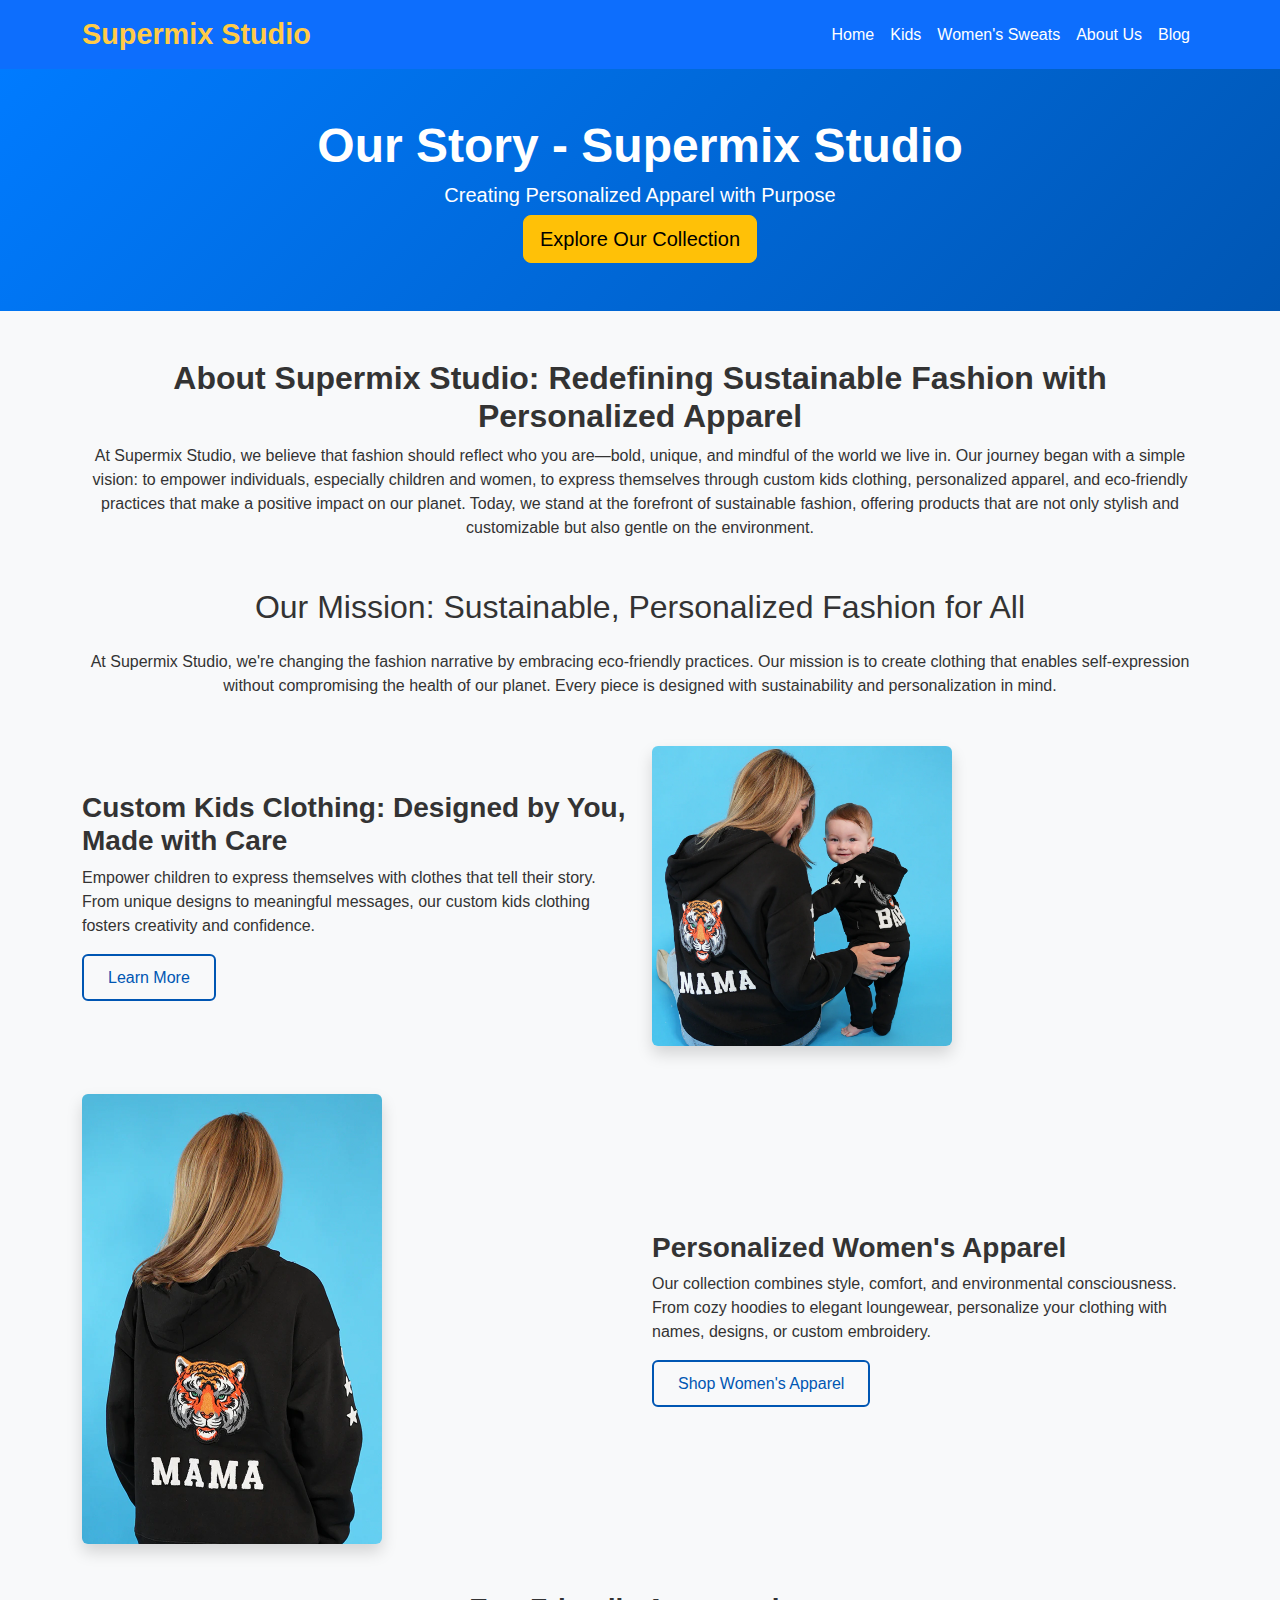
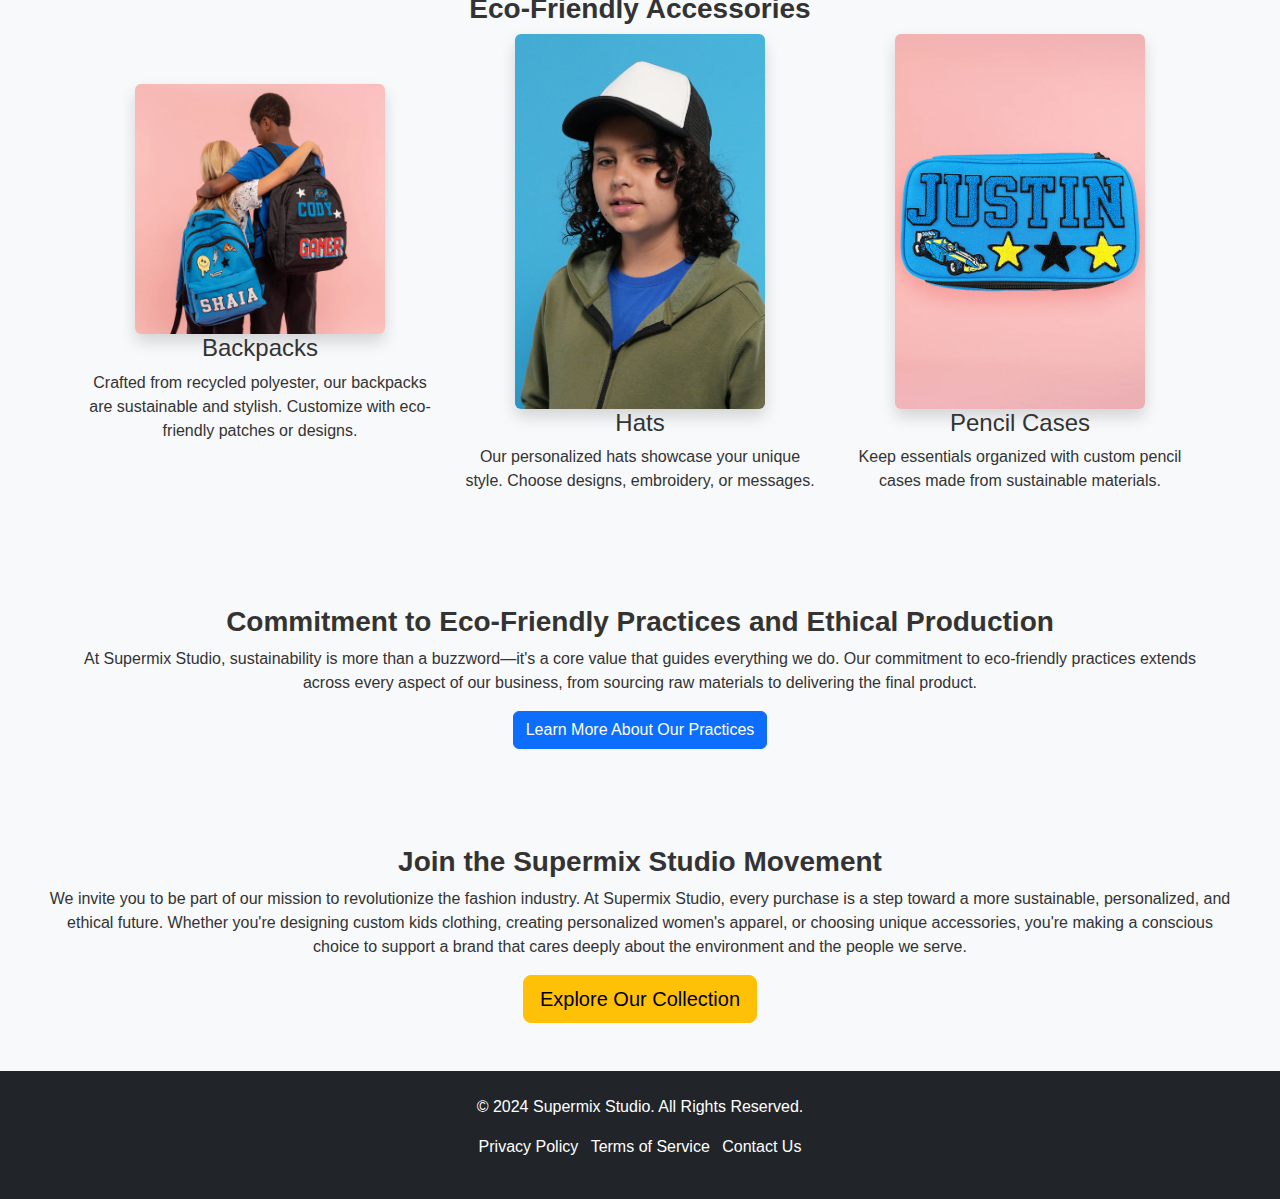
==== about.html @ 8f0916dd "initial commit" ====
<!DOCTYPE html>
<html lang="en">

<head>
    <meta charset="UTF-8" />
    <meta name="viewport" content="width=device-width, initial-scale=1.0" />
    <meta name="description"
        content="Learn about Supermix Studio's journey in creating eco-friendly, personalized clothing. Discover our commitment to sustainability and custom apparel." />
    <meta name="keywords"
        content="custom clothing brand, sustainable children's clothing, Supermix Studio - About Us, ethical children's fashion, sustainable kids fashion brand, personalized eco-friendly clothing brand, eco-conscious custom children's clothing brand, our story: sustainable and personalized children's apparel, Supermix Studio's mission in eco-friendly kids fashion" />
    <meta name="author" content="Yash Pancholi" />
    <title>About Supermix Studio | Sustainable & Custom Clothing</title>
    <link href="https://cdn.jsdelivr.net/npm/bootstrap@5.3.0-alpha3/dist/css/bootstrap.min.css" rel="stylesheet" />
    <link rel="stylesheet" href="css/style.css" />
    <link rel="stylesheet" href="css/about.css" />
</head>

<body>
    <header>
        <nav class="navbar navbar-expand-lg navbar-dark bg-primary">
            <div class="container">
                <a class="navbar-brand" href="#">Supermix Studio</a>
                <button class="navbar-toggler" type="button" data-bs-toggle="collapse" data-bs-target="#navbarNav">
                    <span class="navbar-toggler-icon"></span>
                </button>
                <div class="collapse navbar-collapse" id="navbarNav">
                    <ul class="navbar-nav ms-auto">
                        <li class="nav-item">
                            <a class="nav-link" href="index.html">Home</a>
                        </li>
                        <li class="nav-item">
                            <a class="nav-link" href="kids.html">Kids</a>
                        </li>
                        <li class="nav-item">
                            <a class="nav-link" href="womens-sweats.html">Women&#39;s Sweats</a>
                        </li>
                        <li class="nav-item">
                            <a class="nav-link" href="about.html">About Us</a>
                        </li>
                        <li class="nav-item">
                            <a class="nav-link" href="blog.html">Blog</a>
                        </li>
                    </ul>
                </div>
            </div>
        </nav>
    </header>

    <main>
        <section class="hero bg-primary text-white text-center py-5">
            <div class="container">
                <h1 class="display-4 fw-bold">Our Story - Supermix Studio</h1>
                <h2 class="lead">Creating Personalized Apparel with Purpose</h2>
                <a href="kids.html" class="btn btn-warning btn-lg">Explore Our Collection</a>
            </div>
        </section>

        <section class="container my-5">
            <h2 class="text-center fw-bold">
                About Supermix Studio: Redefining Sustainable Fashion with
                Personalized Apparel
            </h2>
            <p class="text-center">
                At Supermix Studio, we believe that fashion should reflect who you
                are—bold, unique, and mindful of the world we live in. Our journey
                began with a simple vision: to empower individuals, especially
                children and women, to express themselves through custom kids
                clothing, personalized apparel, and eco-friendly practices that make a
                positive impact on our planet. Today, we stand at the forefront of
                sustainable fashion, offering products that are not only stylish and
                customizable but also gentle on the environment.
            </p>
        </section>

        <section class="container my-5">
            <h2 class="text-center mb-4">
                Our Mission: Sustainable, Personalized Fashion for All
            </h2>
            <p class="text-center">
                At Supermix Studio, we're changing the fashion narrative by embracing
                eco-friendly practices. Our mission is to create clothing that enables
                self-expression without compromising the health of our planet. Every
                piece is designed with sustainability and personalization in mind.
            </p>
        </section>

        <section class="container my-5">
            <div class="row align-items-center">
                <div class="col-md-6">
                    <h3 class="fw-bold">
                        Custom Kids Clothing: Designed by You, Made with Care
                    </h3>
                    <p>
                        Empower children to express themselves with clothes that tell
                        their story. From unique designs to meaningful messages, our
                        custom kids clothing fosters creativity and confidence.
                    </p>
                    <a href="kids.html" class="btn btn-outline-primary">Learn More</a>
                </div>
                <div class="col-md-6">
                    <img src="images/custom_baby.webp" alt="Creative Custom Baby Clothing"
                        class="img-fluid rounded shadow" style="max-width: 300px" />
                </div>
            </div>
        </section>

        <section class="container my-5">
            <div class="row align-items-center">
                <div class="col-md-6 order-md-2">
                    <h3 class="fw-bold">Personalized Women's Apparel</h3>
                    <p>
                        Our collection combines style, comfort, and environmental
                        consciousness. From cozy hoodies to elegant loungewear,
                        personalize your clothing with names, designs, or custom
                        embroidery.
                    </p>
                    <a href="womens-sweats.html" class="btn btn-outline-primary">Shop Women's Apparel</a>
                </div>
                <div class="col-md-6 order-md-1">
                    <img src="images/custom_womes_sweats.webp" alt="Stylish Women's Sweatshirts"
                        class="img-fluid rounded shadow" style="max-width: 300px" />
                </div>
            </div>
        </section>

        <section class="container my-5">
            <h3 class="text-center fw-bold">Eco-Friendly Accessories</h3>
            <div class="row text-center">
                <div class="col-md-4">
                    <i class="bi bi-bag fs-1 text-primary"></i>
                    <img src="images/backpack.webp" alt="Eco-Friendly Backpack" class="img-fluid rounded shadow"
                        style="max-width: 250px" />
                    <h4>Backpacks</h4>
                    <p>
                        Crafted from recycled polyester, our backpacks are sustainable and
                        stylish. Customize with eco-friendly patches or designs.
                    </p>
                </div>
                <div class="col-md-4">
                    <i class="bi bi-cap fs-1 text-primary"></i>
                    <img src="images/hats.webp" alt="Customizable Hats" class="img-fluid rounded shadow"
                        style="max-width: 250px" />
                    <h4>Hats</h4>
                    <p>
                        Our personalized hats showcase your unique style. Choose designs,
                        embroidery, or messages.
                    </p>
                </div>
                <div class="col-md-4">
                    <i class="bi bi-pencil fs-1 text-primary"></i>
                    <img src="images/pencilcase.webp" alt="Sustainable Pencil Cases" class="img-fluid rounded shadow"
                        style="max-width: 250px" />
                    <h4>Pencil Cases</h4>
                    <p>
                        Keep essentials organized with custom pencil cases made from
                        sustainable materials.
                    </p>
                </div>
            </div>
        </section>

        <section class="text-center bg-light py-5">
            <div class="container">
                <h3 class="fw-bold">
                    Commitment to Eco-Friendly Practices and Ethical Production
                </h3>
                <p>
                    At Supermix Studio, sustainability is more than a buzzword—it's a
                    core value that guides everything we do. Our commitment to
                    eco-friendly practices extends across every aspect of our business,
                    from sourcing raw materials to delivering the final product.
                </p>
                <a href="about.html" class="btn btn-primary">Learn More About Our Practices</a>
            </div>
        </section>

        <section class="text-center m-5">
            <h3 class="fw-bold">Join the Supermix Studio Movement</h3>
            <p>
                We invite you to be part of our mission to revolutionize the fashion
                industry. At Supermix Studio, every purchase is a step toward a more
                sustainable, personalized, and ethical future. Whether you're
                designing custom kids clothing, creating personalized women's apparel,
                or choosing unique accessories, you're making a conscious choice to
                support a brand that cares deeply about the environment and the people
                we serve.
            </p>
            <a href="kids.html" class="btn btn-warning btn-lg">Explore Our Collection</a>
        </section>
    </main>

    <footer class="bg-dark text-white text-center py-4">
        <div class="container">
            <p>&copy; 2024 Supermix Studio. All Rights Reserved.</p>
            <ul class="list-inline">
                <li class="list-inline-item">
                    <a href="#" class="text-white">Privacy Policy</a>
                </li>
                <li class="list-inline-item">
                    <a href="#" class="text-white">Terms of Service</a>
                </li>
                <li class="list-inline-item">
                    <a href="#" class="text-white">Contact Us</a>
                </li>
            </ul>
        </div>
    </footer>

    <script src="https://cdn.jsdelivr.net/npm/bootstrap@5.3.0-alpha3/dist/js/bootstrap.bundle.min.js"></script>
</body>

</html>
---- css/style.css ----
body {
  font-family: "Poppins", sans-serif;
  background-color: #f8f9fa;
  color: #333;
  margin: 0;
  padding: 0;
}

a {
  text-decoration: none;
  transition: color 0.3s ease;
}

a:hover {
  color: #ff6347;
}

header {
  background-color: #0056b3;
  box-shadow: 0 2px 5px rgba(0, 0, 0, 0.1);
}

.navbar-brand {
  font-weight: bold;
  font-size: 1.8rem;
  color: #ffcb47;
}

.navbar-nav .nav-link {
  color: #fff;
  font-size: 1rem;
  font-weight: 500;
}

.navbar-nav .nav-link:hover {
  color: #ffcb47;
}

.hero {
  background: linear-gradient(135deg, #007bff, #0056b3);
  color: white;
  padding: 5rem 0;
}

.hero h1 {
  font-size: 3rem;
  font-weight: bold;
}

.hero p {
  font-size: 1.2rem;
  margin-bottom: 2rem;
}

.hero .btn-primary {
  font-size: 1.2rem;
  padding: 0.8rem 2rem;
  background: #ffcb47;
  color: #0056b3;
  border: none;
}

.hero .btn-primary:hover {
  background: #ffd365;
  color: #003580;
}

.product-highlights img {
  margin-bottom: 1rem;
  transition: transform 0.3s ease;
}

.product-highlights img:hover {
  transform: scale(1.05);
}

.product-highlights h3 {
  color: #0056b3;
  font-weight: bold;
  margin-top: 1rem;
}

.product-highlights p {
  color: #555;
  font-size: 1rem;
}

.btn-outline-primary {
  color: #0056b3;
  border: 2px solid #0056b3;
  padding: 0.6rem 1.5rem;
  transition: all 0.3s ease;
}

.btn-outline-primary:hover {
  background: #0056b3;
  color: white;
}

footer {
  background: #222;
  color: #fff;
}

footer a {
  color: #ffcb47;
}

footer a:hover {
  color: #ffd365;
}
section.row {
  background-color: #f9f9f9;
  border-radius: 10px;
  padding: 20px;
  box-shadow: 0 4px 10px rgba(0, 0, 0, 0.1);
  margin-bottom: 2rem;
}

section.row img {
  border-radius: 10px;
  height: 80%;
  box-shadow: 0 6px 15px rgba(0, 0, 0, 0.2);
  transition: transform 0.3s ease;
}

section.row img:hover {
  transform: scale(1.05);
}

section.row .content {
  padding-left: 20px;
  color: #333;
}

section.row h3 {
  font-size: 1.8rem;
  color: #0056b3;
  margin-bottom: 1rem;
}

section.row h4 {
  font-size: 1.4rem;
  color: #007bff;
  margin-top: 1rem;
  margin-bottom: 0.5rem;
}

section.row p {
  font-size: 1rem;
  line-height: 1.6;
  margin-bottom: 1rem;
  text-align: justify;
  color: #555;
}

@media (max-width: 768px) {
  .hero h1 {
    font-size: 2rem;
  }

  .hero p {
    font-size: 1rem;
  }

  section.row {
    flex-direction: column;
    text-align: center;
  }

  section.row img {
    margin-bottom: 20px;
  }

  section.row .content {
    padding: 0;
  }
}
---- css/about.css ----
section .row.text-center img {
  width: 100%;
  max-width: 250px;
  height: auto;
  object-fit: cover;
  margin: 0 auto;
}

section .row.text-center div {
  display: flex;
  flex-direction: column;
  align-items: center;
  justify-content: center;
}
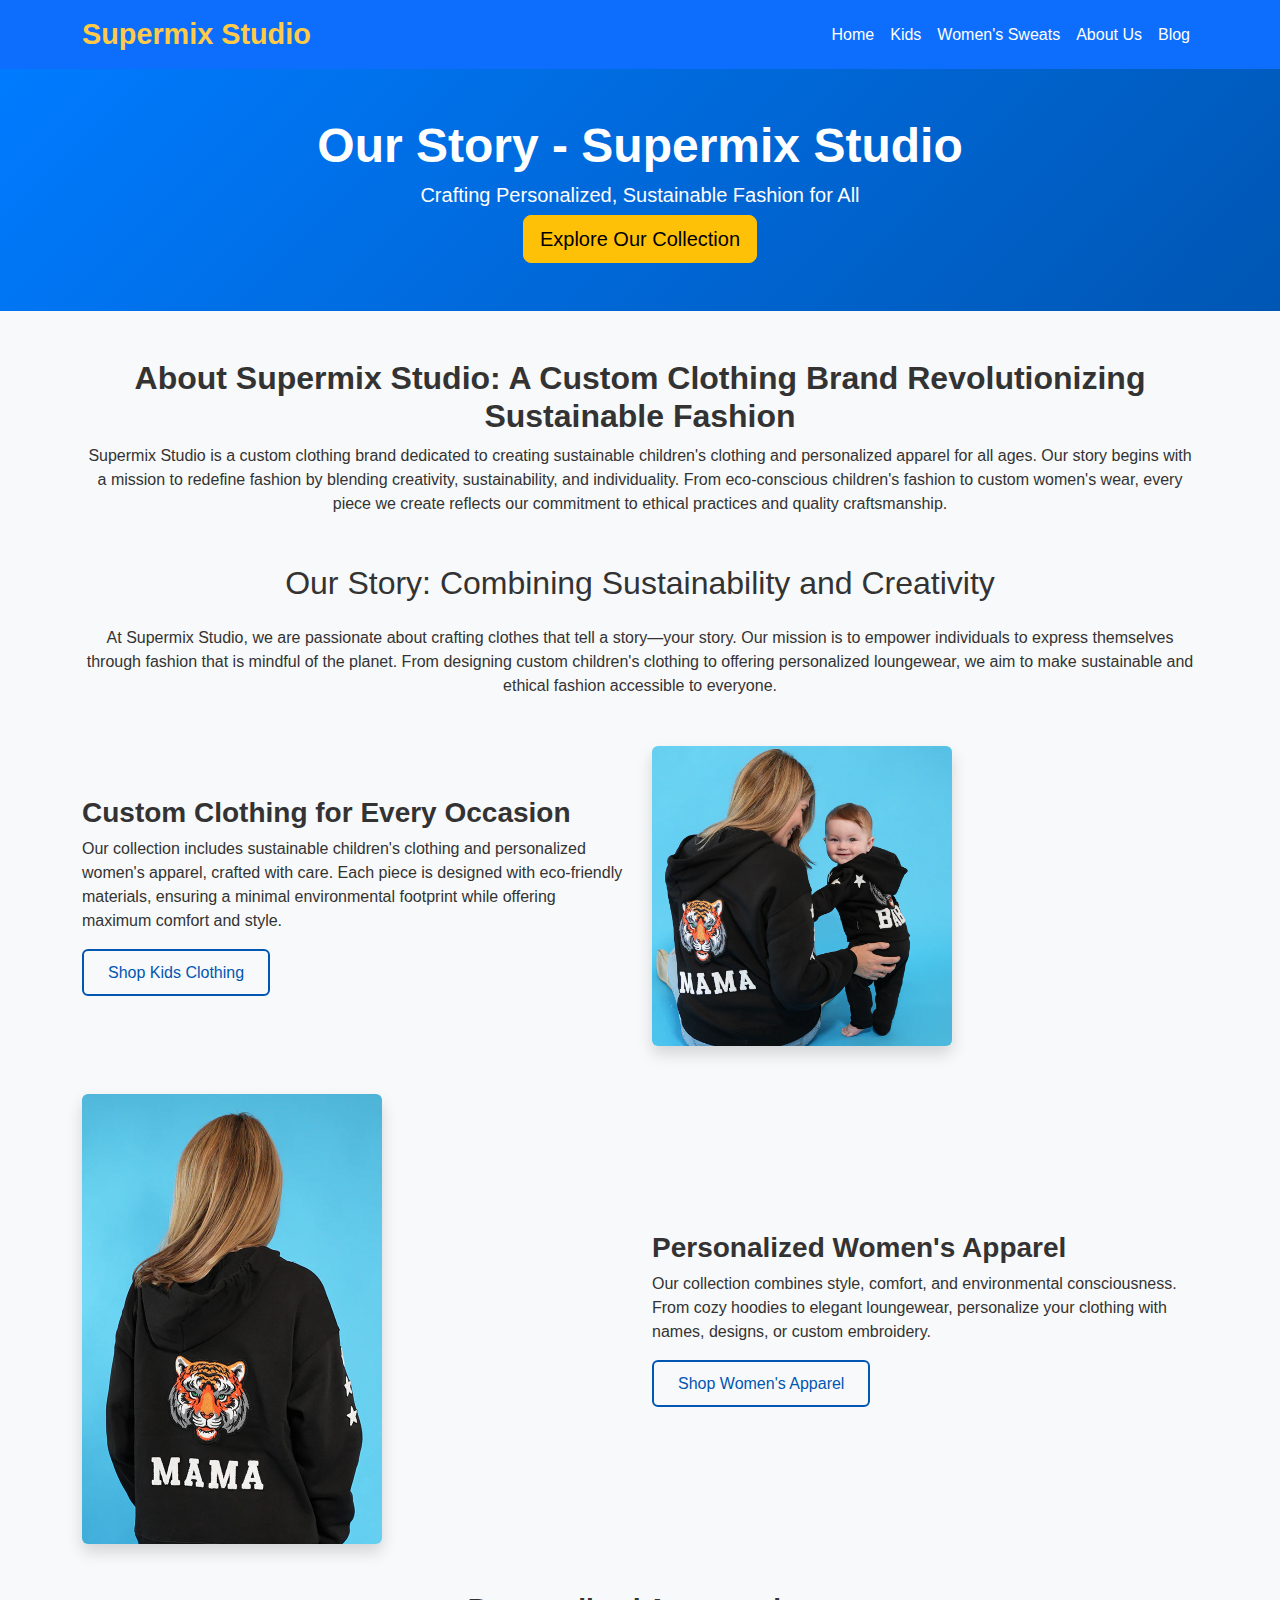
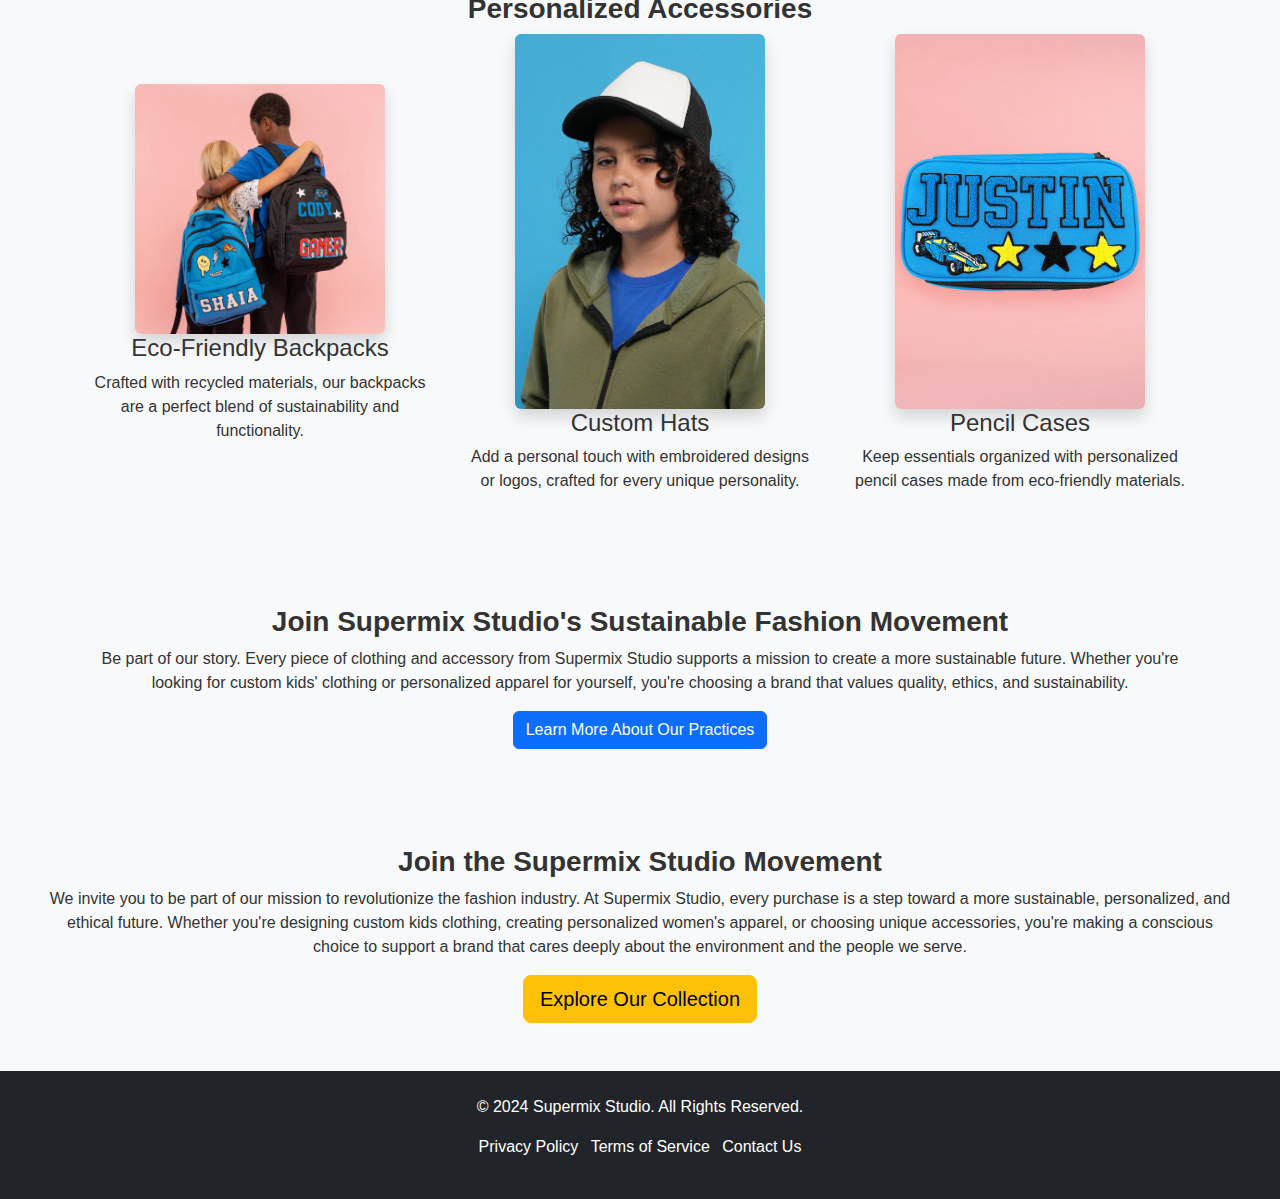
==== commit 0542e3cd: "content update" ====
--- a/about.html
+++ b/about.html
@@ -2,6 +2,15 @@
 <html lang="en">
 
 <head>
+    <!-- Google tag (gtag.js) -->
+    <script async src="https://www.googletagmanager.com/gtag/js?id=G-BLW984Q5T8"></script>
+    <script>
+        window.dataLayer = window.dataLayer || [];
+        function gtag() { dataLayer.push(arguments); }
+        gtag('js', new Date());
+
+        gtag('config', 'G-BLW984Q5T8');
+    </script>
     <meta charset="UTF-8" />
     <meta name="viewport" content="width=device-width, initial-scale=1.0" />
     <meta name="description"
@@ -19,7 +28,7 @@
     <header>
         <nav class="navbar navbar-expand-lg navbar-dark bg-primary">
             <div class="container">
-                <a class="navbar-brand" href="#">Supermix Studio</a>
+                <a class="navbar-brand" href="index.html">Supermix Studio</a>
                 <button class="navbar-toggler" type="button" data-bs-toggle="collapse" data-bs-target="#navbarNav">
                     <span class="navbar-toggler-icon"></span>
                 </button>
@@ -50,52 +59,45 @@
         <section class="hero bg-primary text-white text-center py-5">
             <div class="container">
                 <h1 class="display-4 fw-bold">Our Story - Supermix Studio</h1>
-                <h2 class="lead">Creating Personalized Apparel with Purpose</h2>
+                <h2 class="lead">Crafting Personalized, Sustainable Fashion for All</h2>
                 <a href="kids.html" class="btn btn-warning btn-lg">Explore Our Collection</a>
             </div>
         </section>
 
         <section class="container my-5">
             <h2 class="text-center fw-bold">
-                About Supermix Studio: Redefining Sustainable Fashion with
-                Personalized Apparel
+                About Supermix Studio: A Custom Clothing Brand Revolutionizing Sustainable Fashion
             </h2>
             <p class="text-center">
-                At Supermix Studio, we believe that fashion should reflect who you
-                are—bold, unique, and mindful of the world we live in. Our journey
-                began with a simple vision: to empower individuals, especially
-                children and women, to express themselves through custom kids
-                clothing, personalized apparel, and eco-friendly practices that make a
-                positive impact on our planet. Today, we stand at the forefront of
-                sustainable fashion, offering products that are not only stylish and
-                customizable but also gentle on the environment.
+                Supermix Studio is a custom clothing brand dedicated to creating sustainable children's clothing and
+                personalized apparel for all ages. Our story begins with a mission to redefine fashion by blending
+                creativity, sustainability, and individuality. From eco-conscious children's fashion to custom women's
+                wear, every piece we create reflects our commitment to ethical practices and quality craftsmanship.
             </p>
         </section>
 
         <section class="container my-5">
             <h2 class="text-center mb-4">
-                Our Mission: Sustainable, Personalized Fashion for All
+                Our Story: Combining Sustainability and Creativity
             </h2>
             <p class="text-center">
-                At Supermix Studio, we're changing the fashion narrative by embracing
-                eco-friendly practices. Our mission is to create clothing that enables
-                self-expression without compromising the health of our planet. Every
-                piece is designed with sustainability and personalization in mind.
+                At Supermix Studio, we are passionate about crafting clothes that tell a story—your story. Our mission
+                is to empower individuals to express themselves through fashion that is mindful of the planet. From
+                designing custom children's clothing to offering personalized loungewear, we aim to make sustainable and
+                ethical fashion accessible to everyone.
             </p>
         </section>
 
         <section class="container my-5">
             <div class="row align-items-center">
                 <div class="col-md-6">
-                    <h3 class="fw-bold">
-                        Custom Kids Clothing: Designed by You, Made with Care
-                    </h3>
-                    <p>
-                        Empower children to express themselves with clothes that tell
-                        their story. From unique designs to meaningful messages, our
-                        custom kids clothing fosters creativity and confidence.
-                    </p>
-                    <a href="kids.html" class="btn btn-outline-primary">Learn More</a>
+                    <h3 class="fw-bold">Custom Clothing for Every Occasion</h3>
+                    <p>
+                        Our collection includes sustainable children's clothing and personalized women's apparel,
+                        crafted with care. Each piece is designed with eco-friendly materials, ensuring a minimal
+                        environmental footprint while offering maximum comfort and style.
+                    </p>
+                    <a href="kids.html" class="btn btn-outline-primary">Shop Kids Clothing</a>
                 </div>
                 <div class="col-md-6">
                     <img src="images/custom_baby.webp" alt="Creative Custom Baby Clothing"
@@ -124,26 +126,25 @@
         </section>
 
         <section class="container my-5">
-            <h3 class="text-center fw-bold">Eco-Friendly Accessories</h3>
+            <h3 class="text-center fw-bold">Personalized Accessories</h3>
             <div class="row text-center">
                 <div class="col-md-4">
                     <i class="bi bi-bag fs-1 text-primary"></i>
                     <img src="images/backpack.webp" alt="Eco-Friendly Backpack" class="img-fluid rounded shadow"
                         style="max-width: 250px" />
-                    <h4>Backpacks</h4>
-                    <p>
-                        Crafted from recycled polyester, our backpacks are sustainable and
-                        stylish. Customize with eco-friendly patches or designs.
+                    <h4>Eco-Friendly Backpacks</h4>
+                    <p>
+                        Crafted with recycled materials, our backpacks are a perfect blend of sustainability and
+                        functionality.
                     </p>
                 </div>
                 <div class="col-md-4">
                     <i class="bi bi-cap fs-1 text-primary"></i>
                     <img src="images/hats.webp" alt="Customizable Hats" class="img-fluid rounded shadow"
                         style="max-width: 250px" />
-                    <h4>Hats</h4>
-                    <p>
-                        Our personalized hats showcase your unique style. Choose designs,
-                        embroidery, or messages.
+                    <h4>Custom Hats</h4>
+                    <p>
+                        Add a personal touch with embroidered designs or logos, crafted for every unique personality.
                     </p>
                 </div>
                 <div class="col-md-4">
@@ -152,8 +153,7 @@
                         style="max-width: 250px" />
                     <h4>Pencil Cases</h4>
                     <p>
-                        Keep essentials organized with custom pencil cases made from
-                        sustainable materials.
+                        Keep essentials organized with personalized pencil cases made from eco-friendly materials.
                     </p>
                 </div>
             </div>
@@ -162,13 +162,13 @@
         <section class="text-center bg-light py-5">
             <div class="container">
                 <h3 class="fw-bold">
-                    Commitment to Eco-Friendly Practices and Ethical Production
+                    Join Supermix Studio's Sustainable Fashion Movement
                 </h3>
                 <p>
-                    At Supermix Studio, sustainability is more than a buzzword—it's a
-                    core value that guides everything we do. Our commitment to
-                    eco-friendly practices extends across every aspect of our business,
-                    from sourcing raw materials to delivering the final product.
+                    Be part of our story. Every piece of clothing and accessory from Supermix Studio supports a mission
+                    to create a more sustainable future. Whether you're looking for custom kids' clothing or
+                    personalized apparel for yourself, you're choosing a brand that values quality, ethics, and
+                    sustainability.
                 </p>
                 <a href="about.html" class="btn btn-primary">Learn More About Our Practices</a>
             </div>
